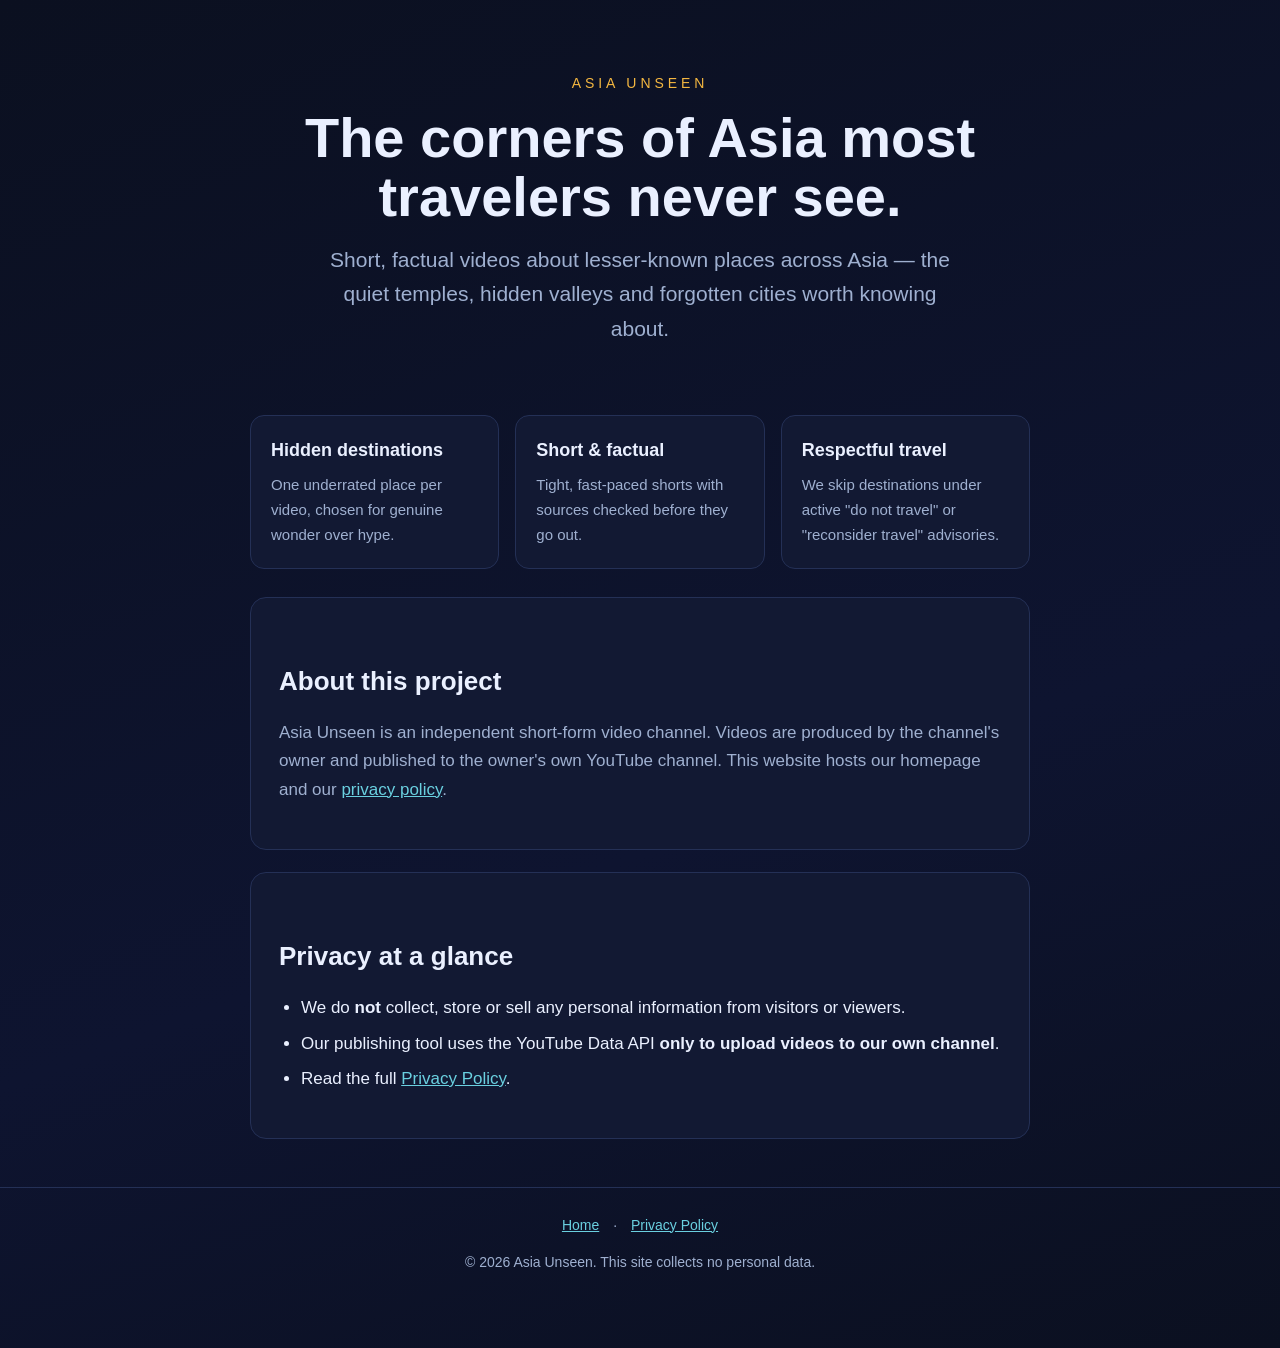
==== index.html @ 18d082de "Asia Unseen site: homepage + privacy policy for the YouTube API app Static GitHub Pages site (no sec" ====
<!doctype html>
<html lang="en">
<head>
  <meta charset="utf-8">
  <meta name="viewport" content="width=device-width, initial-scale=1">
  <title>Asia Unseen — hidden-gem travel shorts</title>
  <meta name="description" content="Asia Unseen is a short-form video channel spotlighting lesser-known travel destinations across Asia.">
  <link rel="stylesheet" href="style.css">
</head>
<body>
  <header class="hero">
    <div class="wrap">
      <p class="brand">Asia Unseen</p>
      <h1>The corners of Asia most travelers never see.</h1>
      <p class="tag">Short, factual videos about lesser-known places across Asia — the quiet temples, hidden valleys and forgotten cities worth knowing about.</p>
    </div>
  </header>

  <main class="wrap">
    <section class="grid">
      <div class="card"><h3>Hidden destinations</h3><p>One underrated place per video, chosen for genuine wonder over hype.</p></div>
      <div class="card"><h3>Short &amp; factual</h3><p>Tight, fast-paced shorts with sources checked before they go out.</p></div>
      <div class="card"><h3>Respectful travel</h3><p>We skip destinations under active "do not travel" or "reconsider travel" advisories.</p></div>
    </section>

    <section class="panel">
      <h2>About this project</h2>
      <p class="muted">Asia Unseen is an independent short-form video channel. Videos are produced by the channel's owner and published to the owner's own YouTube channel. This website hosts our homepage and our <a href="privacy.html">privacy policy</a>.</p>
    </section>

    <section class="panel">
      <h2>Privacy at a glance</h2>
      <ul>
        <li>We do <strong>not</strong> collect, store or sell any personal information from visitors or viewers.</li>
        <li>Our publishing tool uses the YouTube Data API <strong>only to upload videos to our own channel</strong>.</li>
        <li>Read the full <a href="privacy.html">Privacy Policy</a>.</li>
      </ul>
    </section>
  </main>

  <footer>
    <div class="wrap">
      <a href="index.html">Home</a> · <a href="privacy.html">Privacy Policy</a>
      <p>© 2026 Asia Unseen. This site collects no personal data.</p>
    </div>
  </footer>
</body>
</html>
---- style.css ----
:root {
  --bg: #0b1020; --panel: #121933; --ink: #eaf0ff; --ink-2: #9fb0d0;
  --accent: #f4b740; --accent-2: #6ad0e0; --line: #243056;
}
* { box-sizing: border-box; }
html { -webkit-text-size-adjust: 100%; }
body {
  margin: 0; font: 17px/1.65 -apple-system, "Segoe UI", Roboto, Helvetica, Arial, sans-serif;
  color: var(--ink); background: linear-gradient(160deg, #0b1020, #0e1430 60%, #0b1020);
  min-height: 100vh;
}
a { color: var(--accent-2); }
.wrap { max-width: 820px; margin: 0 auto; padding: 0 20px; }
header.hero { padding: 72px 0 40px; text-align: center; }
.brand { font-size: 14px; letter-spacing: .28em; text-transform: uppercase; color: var(--accent); margin: 0 0 14px; }
h1 { font-size: clamp(34px, 7vw, 56px); line-height: 1.05; margin: 0 0 16px; }
.tag { color: var(--ink-2); font-size: clamp(17px, 3vw, 21px); max-width: 620px; margin: 0 auto; }
.panel { background: var(--panel); border: 1px solid var(--line); border-radius: 16px; padding: 28px; margin: 22px 0; }
.grid { display: grid; gap: 16px; grid-template-columns: repeat(auto-fit, minmax(220px, 1fr)); margin: 28px 0; }
.card { background: var(--panel); border: 1px solid var(--line); border-radius: 14px; padding: 20px; }
.card h3 { margin: 0 0 8px; font-size: 18px; }
.card p { margin: 0; color: var(--ink-2); font-size: 15px; }
h2 { font-size: 26px; margin: 34px 0 10px; }
h3 { color: var(--ink); }
.muted { color: var(--ink-2); }
ul { padding-left: 22px; }
li { margin: 7px 0; }
footer { border-top: 1px solid var(--line); margin-top: 48px; padding: 26px 0 60px; color: var(--ink-2); font-size: 14px; text-align: center; }
footer a { margin: 0 10px; }
.back { display: inline-block; margin: 8px 0 20px; }
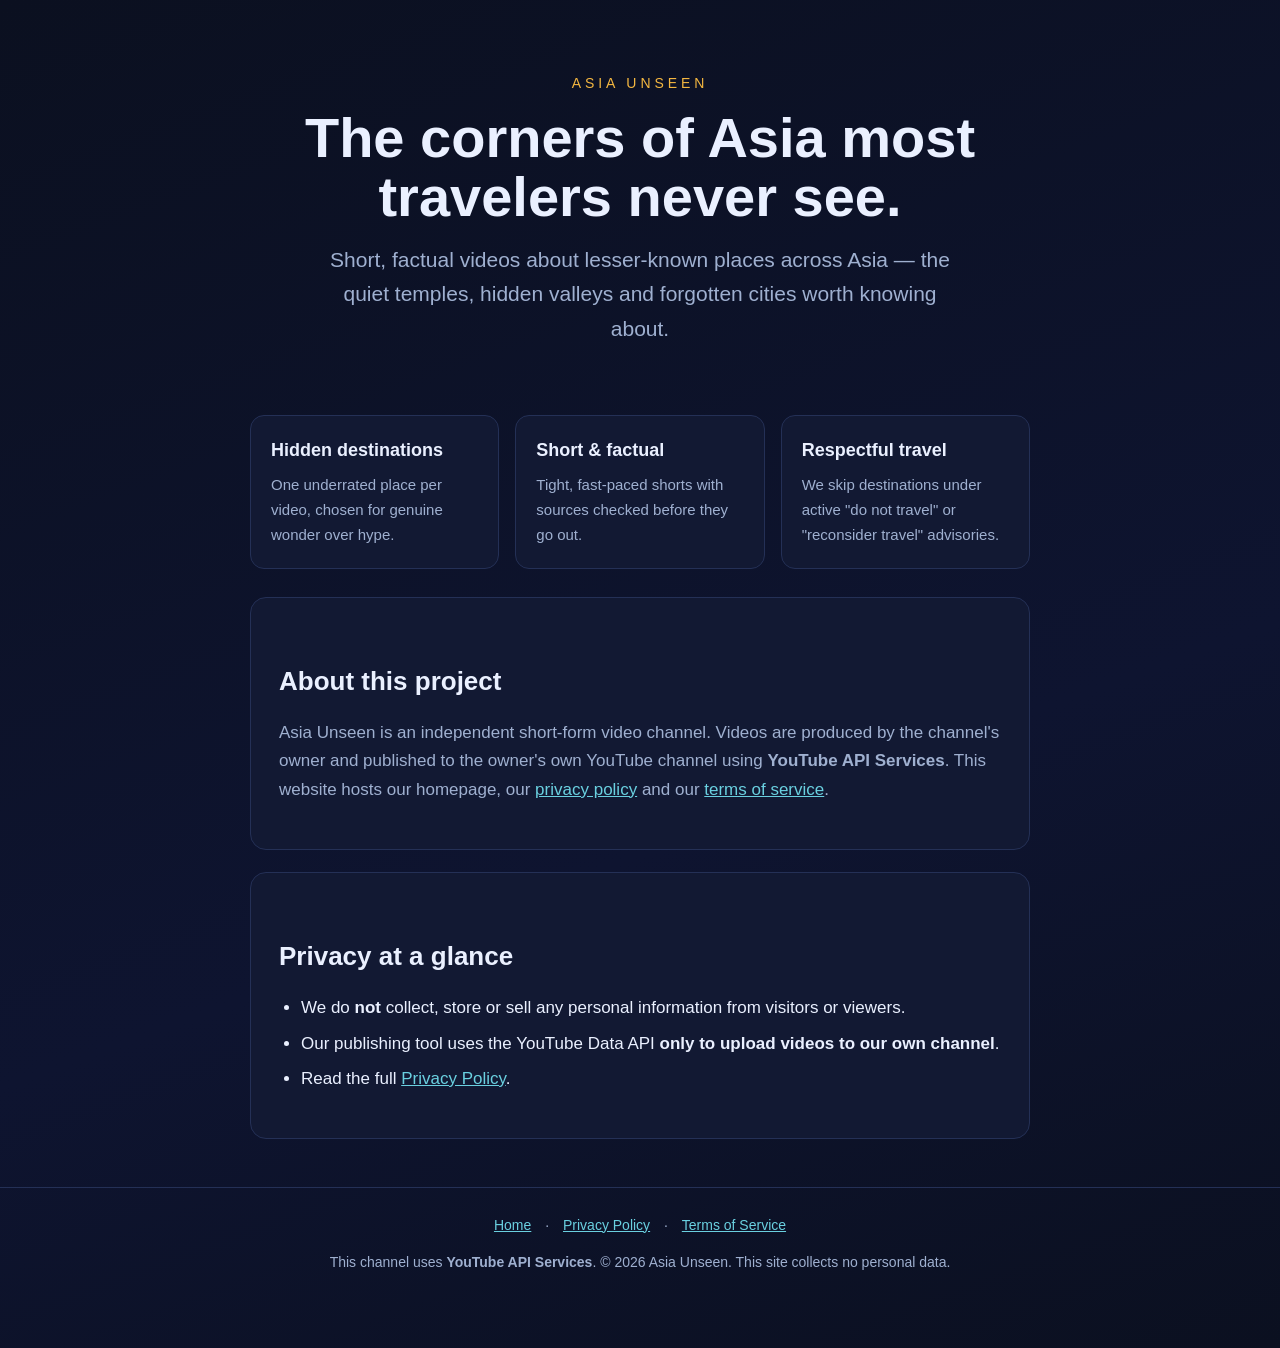
==== commit 346ea6c1: "Add Terms of Service; footer + API-services line; privacy revoke/delete + Google policy URL - terms." ====
--- a/index.html
+++ b/index.html
@@ -25,7 +25,7 @@
 
     <section class="panel">
       <h2>About this project</h2>
-      <p class="muted">Asia Unseen is an independent short-form video channel. Videos are produced by the channel's owner and published to the owner's own YouTube channel. This website hosts our homepage and our <a href="privacy.html">privacy policy</a>.</p>
+      <p class="muted">Asia Unseen is an independent short-form video channel. Videos are produced by the channel's owner and published to the owner's own YouTube channel using <strong>YouTube API Services</strong>. This website hosts our homepage, our <a href="privacy.html">privacy policy</a> and our <a href="terms.html">terms of service</a>.</p>
     </section>
 
     <section class="panel">
@@ -40,8 +40,8 @@
 
   <footer>
     <div class="wrap">
-      <a href="index.html">Home</a> · <a href="privacy.html">Privacy Policy</a>
-      <p>© 2026 Asia Unseen. This site collects no personal data.</p>
+      <a href="index.html">Home</a> · <a href="privacy.html">Privacy Policy</a> · <a href="terms.html">Terms of Service</a>
+      <p>This channel uses <strong>YouTube API Services</strong>. © 2026 Asia Unseen. This site collects no personal data.</p>
     </div>
   </footer>
 </body>
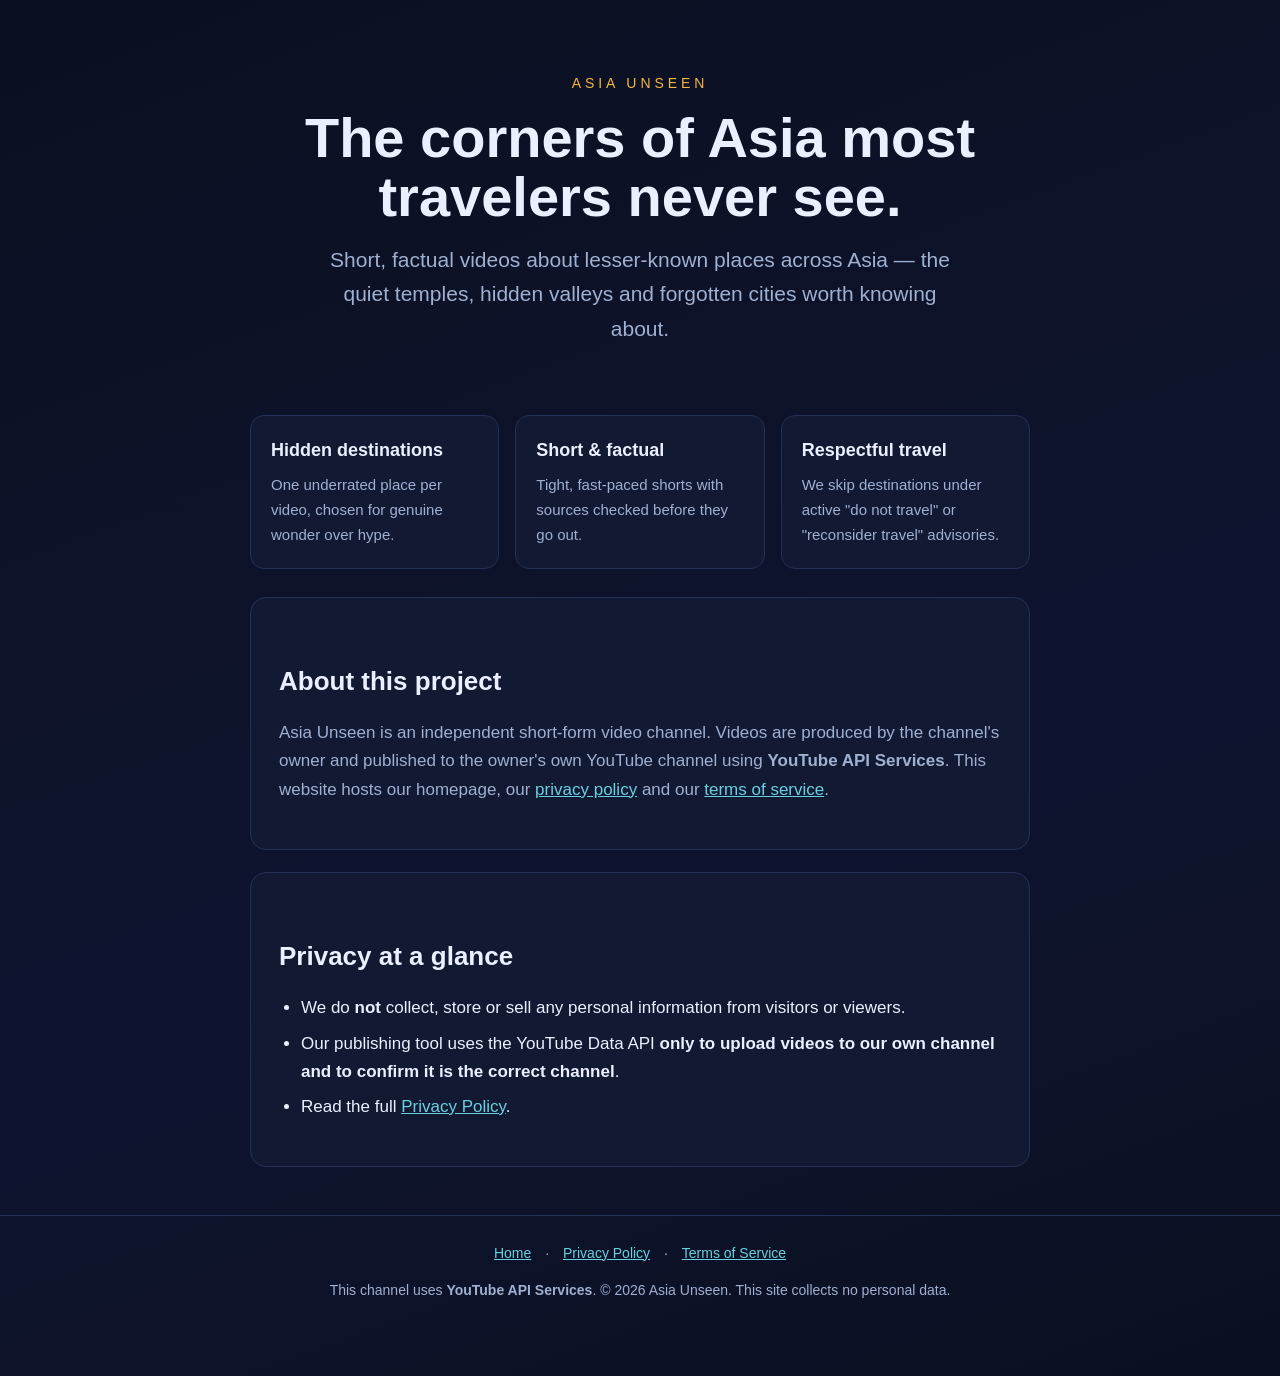
==== commit 8d894f6e: "homepage: clarify YouTube Data API use (upload + confirm correct channel) Co-Authored-By: Claude Opu" ====
--- a/index.html
+++ b/index.html
@@ -32,7 +32,7 @@
       <h2>Privacy at a glance</h2>
       <ul>
         <li>We do <strong>not</strong> collect, store or sell any personal information from visitors or viewers.</li>
-        <li>Our publishing tool uses the YouTube Data API <strong>only to upload videos to our own channel</strong>.</li>
+        <li>Our publishing tool uses the YouTube Data API <strong>only to upload videos to our own channel and to confirm it is the correct channel</strong>.</li>
         <li>Read the full <a href="privacy.html">Privacy Policy</a>.</li>
       </ul>
     </section>
